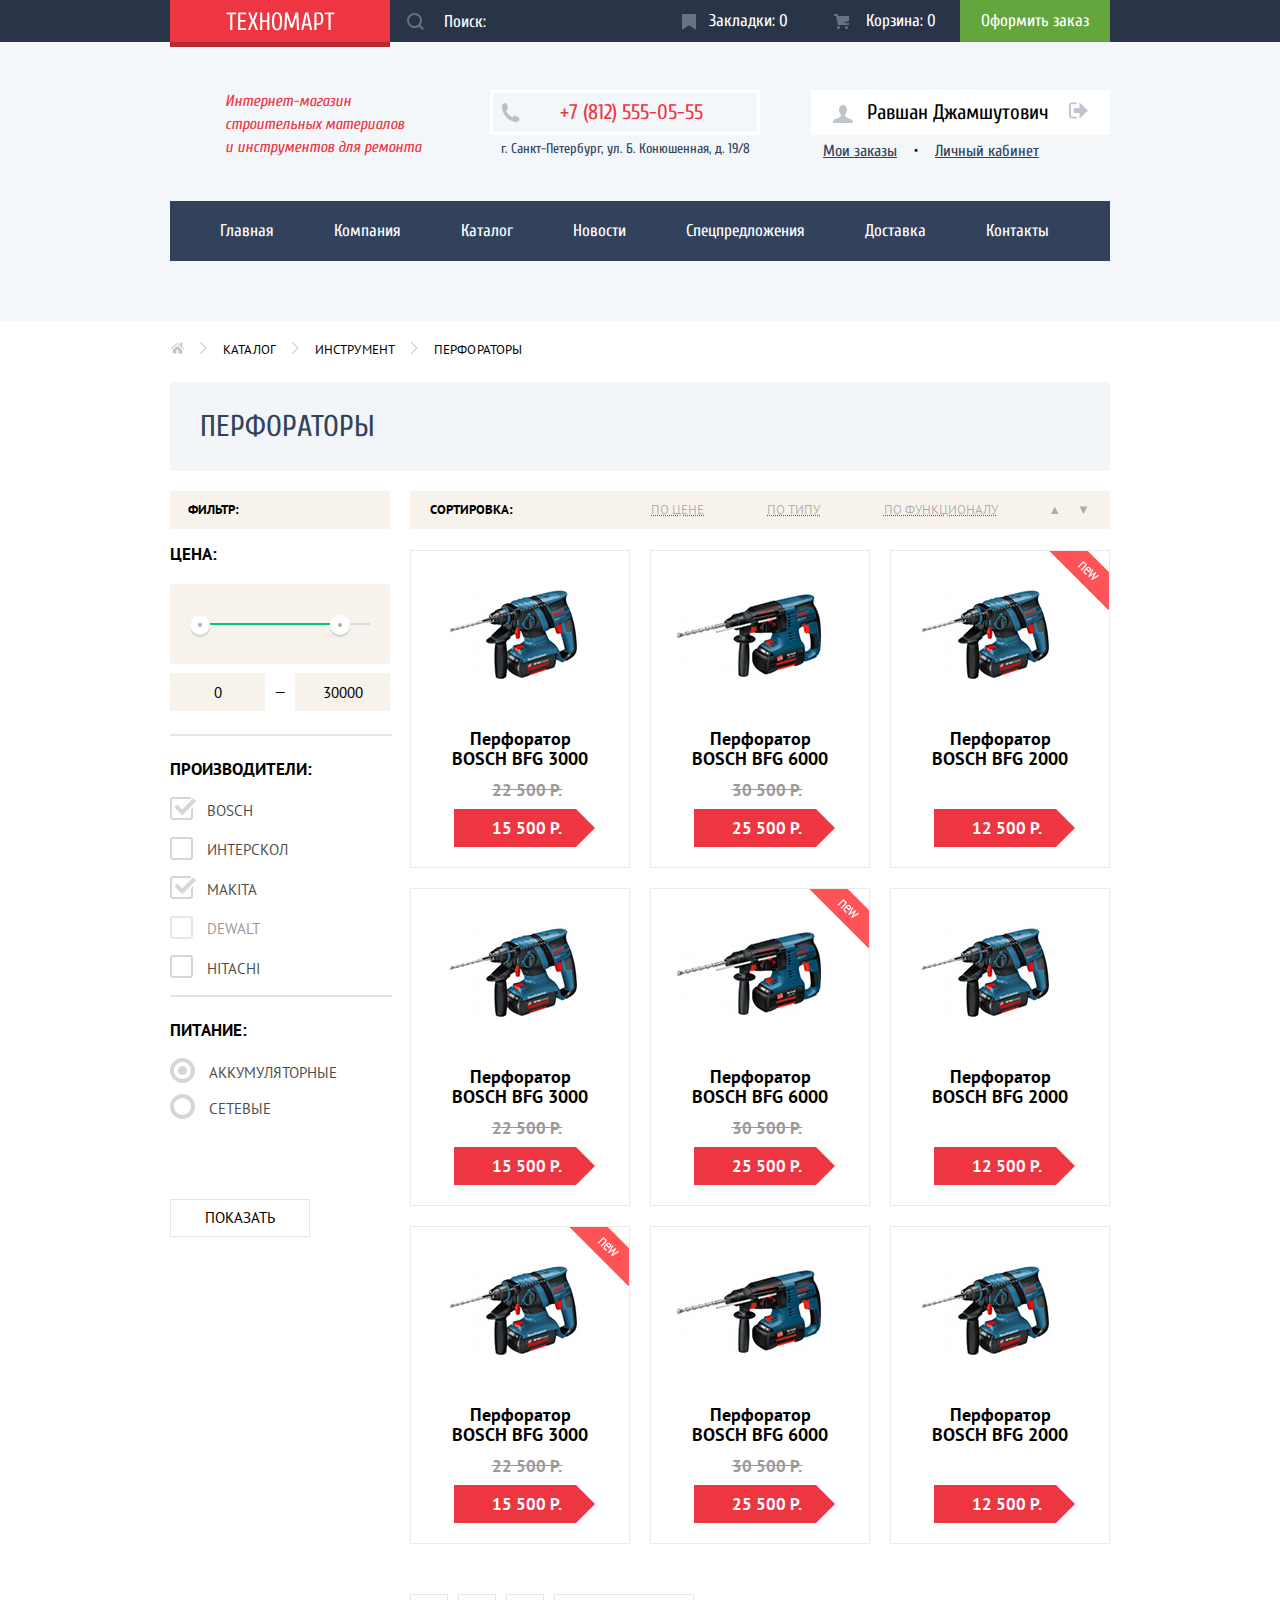
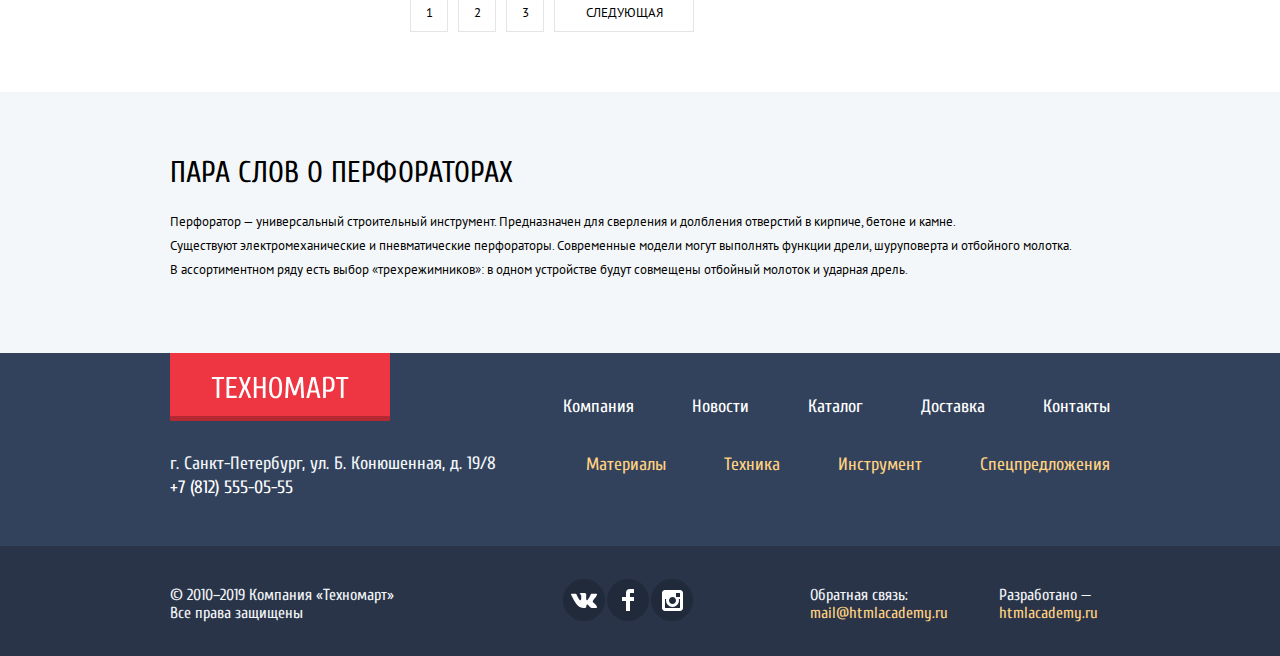
==== catalog.html @ 453fe39c "Д19. Вёрстка проходит тест на переполнение контентом. - исправила" ====
<!DOCTYPE html>
<html lang="ru">

<head>
  <meta charset="utf-8">
  <title>HTML Academy: Техномарт</title>
  <link href="https://fonts.googleapis.com/css?family=Cuprum:300,400,400i,700&display=swap&subset=cyrillic"
    rel="stylesheet">
  <link href="https://fonts.googleapis.com/css?family=PT+Sans:300,400,400i,700&display=swap&subset=cyrillic"
    rel="stylesheet">
  <link href="css/normalize.css" rel="stylesheet">
  <link href="css/style.css" rel="stylesheet">
</head>

<body>
  <header class="inline-list header-container">
    <div class="purchase-nav-container">
      <div class="purchase-nav white-links">
        <div class="logo logo-nav">
          <a href="index.html">
            <img src="img/logo.svg" width="109" height="19" alt="Логотип интернет-магазина Техномарт">
          </a>
        </div>
        <form class="search-form" action="https://echo.htmlacademy.ru" method="get">
          <input class="search" type="search" name="search" id="search" placeholder="Поиск:" aria-label="Поиск">
          <span class="search-icon"></span>
        </form>
        <a class="purchase-nav-link bookmarks" href="#">Закладки: 0</a>
        <a class="purchase-nav-link cart" href="#">Корзина: 0</a>
        <a class="make-order-button" href="#">Оформить заказ</a>
      </div>
    </div>
    <div class="contacts-nav">
      <h1>
        Интернет-магазин
        строительных материалов
        и&nbsp;инструментов для ремонта
      </h1>
      <div>
        <a href="tel:+78125550555" class="contacts-nav-tel">+7 (812) 555-05-55</a>
        <p class="contacts-nav-adress">г. Санкт-Петербург, ул. Б. Конюшенная, д. 19/8</p>
      </div>
      <div>
        <div class="contacts-nav-button logged-user">
          <a class="username" href="https://htmlacademy.ru/profile/id1352727">Равшан Джамшутович</a>
          <a href="logout.html"><img src="img/icon-logout.svg" width="20" height="17" alt="Выход"></a>
        </div>
        <div class="contacts-nav-cabinet">
          <a href="#">Мои заказы</a>
          <span>&bull;</span>
          <a href="#">Личный кабинет</a>
        </div>
      </div>
    </div>
    <nav class="main-navigation">
      <a href="index.html">Главная</a>
      <a href="#">Компания</a>
      <a href="catalog.html">Каталог</a>
      <a href="#">Новости</a>
      <a href="#">Спецпредложения</a>
      <a href="#">Доставка</a>
      <a href="#">Контакты</a>
    </nav>
  </header>
  <main class="catalog-main">
    <ul class="bread-crumbs inline-list">
      <li><a href="index.html"><img src="img/icon-home.svg" width="14" height="12" alt="Домой"></a></li>
      <li><a href="#">Каталог</a></li>
      <li><a href="#">Инструмент</a></li>
      <li>Перфораторы</li>
    </ul>
    <h2 class="catalog-item-header">Перфораторы</h2>
    <div class="catalog-container">
      <section class="filter">
        <h3>Фильтр:</h3>
        <form class="filter-form" action="https://echo.htmlacademy.ru" method="get">
          <fieldset class="filter-item">
            <legend>Цена:</legend>
            <div class="range-filter">
              <div class="range-controls">
                <div class="scale">
                  <div class="bar"></div>
                </div>
                <div class="toggle"></div>
                <div class="toggle toggle-max"></div>
              </div>
              <div class="price-controls">
                <label><input name="min-price" type="number" value="0"></label>
                <span>—</span>
                <label><input name="max-price" type="number" value="30000"></label>
              </div>
            </div>
          </fieldset>
          <hr class="divider">
          <fieldset class="filter-manufacturer">
            <legend>Производители:</legend>
            <ul class="aligned-filter checkbox-filter-height">
              <li>
                <input class="filter-checkbox" type="checkbox" name="Bosch" id="Bosch" checked>
                <label for="Bosch">Bosch</label>
              </li>
              <li>
                <input class="filter-checkbox" type="checkbox" name="interskol" id="interskol">
                <label for="interskol">Интерскол</label>
              </li>
              <li>
                <input class="filter-checkbox" type="checkbox" name="makita" id="makita" checked>
                <label for="makita">Makita</label>
              </li>
              <li>
                <input class="filter-checkbox" type="checkbox" name="dewalt" id="dewalt" disabled>
                <label for="dewalt">Dewalt</label>
              </li>
              <li>
                <input class="filter-checkbox" type="checkbox" name="hitachi" id="hitachi">
                <label for="hitachi">Hitachi</label>
              </li>
            </ul>
          </fieldset>
          <hr class="divider">
          <fieldset class="filter-power">
            <legend>Питание:</legend>
            <ul class="aligned-filter radio-filter-height">
              <li>
                <input class="filter-radio" type="radio" name="power" value="battery" id="battery" checked>
                <label for="battery">Аккумуляторные</label>
              </li>
              <li>
                <input class="filter-radio" type="radio" name="power" value="network" id="network">
                <label for="network">Сетевые</label>
              </li>
            </ul>
          </fieldset>
          <button type="submit">Показать</button>
        </form>
      </section>

      <section>
        <h2 class="visually-hidden">Список товаров</h2>
        <div class="sort">
          <h3>Сортировка:</h3>
          <ul class="inline-list">
            <li><a href="#">По цене</a></li>
            <li><a href="#">По типу</a></li>
            <li><a href="#">По функционалу</a></li>
            <li>
              <a href="#">▲</a>
              <a href="#">▼</a>
            </li>
          </ul>
        </div>
        <ul class="catalog-items">
          <li class="catalog-items-card">
            <div class="flag visually-hidden"></div>
            <div class="actions">
              <a href="#" class="buy">Купить</a>
              <a href="#" class="bookmark">В закладки</a>
            </div>
            <img src="img/bosch_bfg_3000.jpg" width="218" height="170" alt="Перфоратор Bosch">
            <a href="#">
              <h3>Перфоратор BOSCH BFG 3000</h3>
            </a>
            <div class="arrow" data-cost="22 500 Р.">15 500 Р.</div>
          </li>
          <li class="catalog-items-card">
            <div class="flag visually-hidden"></div>
            <div class="actions">
              <a href="#" class="buy">Купить</a>
              <a href="#" class="bookmark">В закладки</a>
            </div>
            <img src="img/bosch_bfg_6000.jpg" width="218" height="170" alt="Перфоратор Bosch">
            <a href="#">
              <h3>Перфоратор BOSCH BFG 6000</h3>
            </a>
            <div class="arrow" data-cost="30 500 Р.">25 500 Р.</div>
          </li>
          <li class="catalog-items-card">
            <div class="flag"></div>
            <div class="actions">
              <a href="#" class="buy">Купить</a>
              <a href="#" class="bookmark">В закладки</a>
            </div>
            <img src="img/bosch_bfg_2000.jpg" width="218" height="170" alt="Перфоратор Bosch">
            <a href="#">
              <h3>Перфоратор BOSCH BFG 2000</h3>
            </a>
            <div class="arrow" data-cost="">12 500 Р.</div>
          </li>
          <li class="catalog-items-card">
            <div class="flag visually-hidden"></div>
            <div class="actions">
              <a href="#" class="buy">Купить</a>
              <a href="#" class="bookmark">В закладки</a>
            </div>
            <img src="img/bosch_bfg_3000.jpg" width="218" height="170" alt="Перфоратор Bosch">
            <a href="#">
              <h3>Перфоратор BOSCH BFG 3000</h3>
            </a>
            <div class="arrow" data-cost="22 500 Р.">15 500 Р.</div>
          </li>
          <li class="catalog-items-card">
            <div class="flag"></div>
            <div class="actions">
              <a href="#" class="buy">Купить</a>
              <a href="#" class="bookmark">В закладки</a>
            </div>
            <img src="img/bosch_bfg_6000.jpg" width="218" height="170" alt="Перфоратор Bosch">
            <a href="#">
              <h3>Перфоратор BOSCH BFG 6000</h3>
            </a>
            <div class="arrow" data-cost="30 500 Р.">25 500 Р.</div>
          </li>
          <li class="catalog-items-card">
            <div class="flag visually-hidden"></div>
            <div class="actions">
              <a href="#" class="buy">Купить</a>
              <a href="#" class="bookmark">В закладки</a>
            </div>
            <img src="img/bosch_bfg_2000.jpg" width="218" height="170" alt="Перфоратор Bosch">
            <a href="#">
              <h3>Перфоратор BOSCH BFG 2000</h3>
            </a>
            <div class="arrow" data-cost="">12 500 Р.</div>
          </li>
          <li class="catalog-items-card">
            <div class="flag"></div>
            <div class="actions">
              <a href="#" class="buy">Купить</a>
              <a href="#" class="bookmark">В закладки</a>
            </div>
            <img src="img/bosch_bfg_3000.jpg" width="218" height="170" alt="Перфоратор Bosch">
            <a href="#">
              <h3>Перфоратор BOSCH BFG 3000</h3>
            </a>
            <div class="arrow" data-cost="22 500 Р.">15 500 Р.</div>
          </li>
          <li class="catalog-items-card">
            <div class="flag visually-hidden"></div>
            <div class="actions">
              <a href="#" class="buy">Купить</a>
              <a href="#" class="bookmark">В закладки</a>
            </div>
            <img src="img/bosch_bfg_6000.jpg" width="218" height="170" alt="Перфоратор Bosch">
            <a href="#">
              <h3>Перфоратор BOSCH BFG 6000</h3>
            </a>
            <div class="arrow" data-cost="30 500 Р.">25 500 Р.</div>
          </li>
          <li class="catalog-items-card">
            <div class="flag visually-hidden"></div>
            <img src="img/bosch_bfg_2000.jpg" width="218" height="170" alt="Перфоратор Bosch">
            <div class="actions">
              <a href="#" class="buy">Купить</a>
              <a href="#" class="bookmark">В закладки</a>
            </div>
            <a href="#">
              <h3>Перфоратор BOSCH BFG 2000</h3>
            </a>
            <div class="arrow" data-cost="">12 500 Р.</div>
          </li>
        </ul>
        <div class="paging">
          <a href="#">1</a>
          <a href="#">2</a>
          <a href="#">3</a>
          <a class="next-button" href="#">Следующая</a>
        </div>
      </section>
    </div>
    <section class="about-perforator">
      <h2 class="visually-hidden">Пара слов о перфораторах</h2>
      <div class="about-perforator-container">
        <h3>Пара слов о перфораторах</h3>
        <p>
          Перфоратор — универсальный строительный инструмент. Предназначен для сверления и долбления отверстий в
          кирпиче,
          бетоне и камне.<br>
          Существуют электромеханические и пневматические перфораторы. Современные модели могут выполнять функции дрели,
          шуруповерта и отбойного молотка.
          В ассортиментном ряду есть выбор «трехрежимников»: в одном устройстве будут совмещены отбойный молоток и
          ударная
          дрель.
        </p>
      </div>
    </section>
  </main>
  <footer>
    <div class="footer-nav inline-list">
      <div class="footer-container">
        <div class="footer-nav-flex">
          <a href="index.html">
            <div class="logo logo-footer">
              <img src="img/logo-footer.svg" width="138" height="23" alt="Логотип интернет-магазина Техномарт">
            </div>
          </a>
          <nav class="footer-nav-first">
            <a href="#">Компания</a>
            <a href="#">Новости</a>
            <a href="catalog.html">Каталог</a>
            <a href="#">Доставка</a>
            <a href="#">Контакты</a>
          </nav>
        </div>
        <div class="footer-nav-flex">
          <div class="footer-nav-adress">
            <p>
              г. Санкт-Петербург, ул. Б. Конюшенная, д. 19/8
              <a class="footer-nav-phone" href="tel:+78125550555">+7 (812) 555-05-55</a>
            </p>
          </div>
          <nav class="footer-nav-second">
            <a href="#">Материалы</a>
            <a href="#">Техника</a>
            <a href="#">Инструмент</a>
            <a href="#">Спецпредложения</a>
          </nav>
        </div>
      </div>
    </div>
    <div class="footer-bottom-nav white-links">
      <div class="footer-nav-flex">
        <p>
          © 2010–2019 Компания «Техномарт»
          Все права защищены
        </p>
        <ul class="social-button-ul">
          <li>
            <a class="social-button" href="#">
              <img src="img/icon-vk.svg" width="26" height="15" alt="Вконтакте">
            </a>
          </li>
          <li>
            <a class="social-button" href="#">
              <img src="img/icon-fb.svg" width="12" height="22" alt="Фейсбук">
            </a>
          </li>
          <li>
            <a class="social-button" href="#">
              <img src="img/icon-insta.svg" width="21" height="21" alt="Инстаграм">
            </a>
          </li>
        </ul>
        <div class="footer-bottom-nav-develop">
          <p>
            Обратная связь:
            <a href="mailto:mail@htmlacademy.ru">mail@htmlacademy.ru</a>
          </p>
          <p>
            Разработано —
            <a href="https://htmlacademy.ru/intensive/htmlcss">htmlacademy.ru</a>
          </p>
        </div>
      </div>
    </div>
  </footer>
  <!-- Всплывающее окно Товар добавлен в корзину -->
  <div id="item-in-cart" class="feedback-on-top visually-hidden">
    <div class="universal-modal">
      <button type="button" class="modal-close">Закрыть</button>
      <div class="order-in-cart">
        <span class="order-in-cart-img"></span>
        <h3>Товар добавлен в корзину!</h3>
      </div>
      <div class="shopping-buttons">
        <a class="red-button buy-order-button" href="#">Оформить заказ</a>
        <button class="shopping-continue" type="button">Продолжить покупки</button>
      </div>
    </div>
  </div>
  <script src="js/min-script.js"></script>
</body>

</html>
---- css/style.css ----
body {
  margin: 0;
  padding: 0;
  font-family: "Cuprum", Arial, sans-serif;
  font-size: 13px;
  line-height: 24px;
  font-weight: normal;
  color: black;
  background-color: white;
  min-width: 960px;
}

*,
*::before,
*::after {
  box-sizing: border-box;
}

a {
  text-decoration: none;
}

.header-container {
  background-color: #f4f7f9;
  display: flex;
  flex-direction: column;
  align-items: center;
  justify-content: space-between;
  min-height: 320px;
}

.visually-hidden {
  display: none;
  position: absolute;
  width: 1px;
  height: 1px;
  margin: -1px;
  border: 0;
  padding: 0;
  clip: rect(0 0 0 0);
  overflow: hidden;
}

.index-main {
  margin-top: 59px;
}

.catalog-main {
  margin-top: 20px;
}

.purchase-nav-container {
  background-color: #293449;
  color: white;
  font-size: 17px;
  line-height: 42px;
  width: 100%;
  margin-bottom: 48px;
}

.purchase-nav {
  width: 940px;
  min-height: 42px;
  display: flex;
  flex-wrap: wrap;
  justify-content: space-between;
  margin: auto;
}

.purchase-nav-link:hover::before {
  opacity: 100%;
}

.purchase-nav-link:active {
  opacity: 50%;
}

.bookmarks,
.cart {
  text-align: center;
  width: 150px;
}

.bookmarks::before {
  width: 14px;
  height: 16px;
  opacity: 30%;
  margin-right: 13px;
  display: inline-block;
  vertical-align: middle;
  background-image: url(../img/icon-bookmark.svg);
  content: "";
}

.cart::before {
  width: 15px;
  height: 15px;
  opacity: 30%;
  margin-right: 17px;
  display: inline-block;
  vertical-align: middle;
  background-image: url(../img/icon-cart.svg);
  content: "";
}

.search-form {
  display: flex;
  flex-direction: row-reverse;
  align-items: center;
  margin-left: 220px;
  width: 270px;
  height: 42px;
}

.logo {
  width: 220px;
  display: flex;
  align-items: center;
  justify-content: center;
  background-color: #ee3643;
  box-shadow: inset 0px -5px 0 0 rgba(0, 0, 0, 0.24);
}

.logo-nav {
  height: 47px;
  padding-top: 5px;
  position: absolute;
}

.logo-footer {
  height: 68px;
  position: absolute;
  top: 0px;
  left: 0px;
}

.logo:hover,
.company-info-button-feedback:hover,
.red-button:hover {
  background-color: #ca2c37;
  cursor: pointer;
}

.logo:active,
.company-info-button-feedback:active,
.red-button:active {
  background-color: #ba2732;
}

.make-order-button {
  background-color: #63a63e;
  text-align: center;
  width: 150px;
  height: 42px;
}

.make-order-button:hover {
  background-color: #5fbb2d;
}

.make-order-button:active {
  background-color: #518534;
}

.make-order-button a:active {
  opacity: 50%;
}

.contacts-nav {
  color: black;
  width: 940px;
  min-height: 70px;
  display: flex;
  justify-content: space-between;
  margin-bottom: 40px;
}

.contacts-nav h1 {
  color: #ee3643;
  font-size: 16px;
  line-height: 23px;
  margin: 0px;
  margin-left: 55px;
  margin-right: 68px;
  max-width: 198px;
  min-height: 60px;
  font-family: "Cuprum", Arial, sans-serif;
  font-style: italic;
  font-weight: 400;
}

.contacts-nav-tel {
  color: #ee3643;
  margin-bottom: 2px;
  font-size: 21px;
  line-height: 45px;
  width: 270px;
  height: 45px;
  border: solid 3px #ffffff;
  display: flex;
  align-items: center;
  box-sizing: border-box;
}

.contacts-nav-tel::before {
  width: 19px;
  height: 19px;
  margin-right: 40px;
  margin-left: 8px;
  background-image: url(../img/icon-phone.svg);
  content: "";
}

.contacts-nav-adress {
  color: #32425c;
  font-size: 14px;
  text-align: center;
  margin: 0px;
  max-width: 270px;
}

.contacts-nav-button {
  background-color: #ffffff;
  display: flex;
  justify-content: center;
  box-sizing: border-box;
  line-height: 45px;
  color: black;
  font-size: 21px;
}

.logged-user {
  width: 299px;
  min-height: 45px;
  padding-left: 10px;
  padding-right: 10px;
  margin-left: 51px;
  cursor: pointer;
}

.logged-user img {
  opacity: 30%;
}

.login-back {
  width: 121px;
  height: 45px;
  margin-left: 70px;
  padding-left: 10px;
  padding-right: 24px;
}

.login-back-icon::before {
  width: 20px;
  height: 17px;
  margin-right: 14px;
  opacity: 30%;
  display: inline-block;
  vertical-align: middle;
  background-image: url(../img/icon-login.svg);
  content: "";
}

.login-back:hover,
.register-back:hover {
  color: #ee3643;
}

.login-back:active,
.register-back:active {
  color: black;
  opacity: 30%;
}

.register-back {
  width: 150px;
  height: 45px;
  margin-left: 10px;
}

.contacts-nav-cabinet {
  font-size: 16px;
  line-height: 18px;
  margin-top: 7px;
  margin-left: 50px;
}

.contacts-nav-cabinet a {
  text-decoration: underline;
  color: #32425c;
  margin-right: 13px;
  margin-left: 13px;
}

.contacts-nav-button:hover img,
.contacts-nav-button:hover .username::before,
.contacts-nav-button:hover .login-back-icon::before {
  opacity: 100%;
}

.contacts-nav-cabinet a:hover,
.contacts-nav-button:hover a,
.footer-bottom-nav a:hover {
  color: #ee3643;
}

.contacts-nav-button a:active {
  color: black;
  opacity: 30%;
}

.contacts-nav-cabinet a:active {
  color: #32425c;
  opacity: 30%;
}

.contacts-nav-button a {
  color: black;
}

.contacts-nav-button a:active {
  opacity: 30%;
}

.bread-crumbs {
  color: black;
  width: 940px;
  margin: auto;
  margin-bottom: 23px;
  padding: 0px;
  font-size: 13px;
  line-height: 18px;
  text-transform: uppercase;
  font-family: "PT Sans", Arial, sans-serif;
  font-weight: 400;
  letter-spacing: 0.1px;
}

.bread-crumbs a {
  color: black;
}

.bread-crumbs a:active {
  color: black;
}

.bread-crumbs li:not(:last-child)::after {
  width: 10px;
  height: 10px;
  margin-left: 15px;
  margin-right: 13px;
  content: url(../img/icon-right-small.svg);
}

.main-navigation {
  font-size: 17px;
  color: #ffffff;
  background-color: #32425c;
  width: 940px;
  min-height: 60px;
  margin-bottom: 60px;
  line-height: 60px;
  padding-left: 20px;
  padding-right: 20px;
  display: flex;
  flex-wrap: wrap;
  justify-content: space-between;
}

.main-navigation a {
  box-sizing: border-box;
  padding-left: 30px;
  padding-right: 30px;
  color: white;
}

nav.main-navigation a:last-child {
  margin-right: auto;
}

.main-navigation a:hover {
  background-color: #243147;
}

.main-navigation a:active {
  background-color: #1d2739;
}

.white-links a {
  color: white;
}

.main-navigation a:active {
  opacity: 50%;
}

.company-info {
  display: flex;
  min-height: 535px;
  width: 940px;
  margin: auto;
  padding-top: 75px;
  justify-content: space-between;
}

.about-company-info {
  display: flex;
  flex-direction: column;
  max-width: 519px;
  min-height: 460px;
}

.about-company-info p:nth-child(2) {
  max-width: 519px;
}

.about-company-info p:nth-child(3) {
  max-width: 386px;
}

.contacts-company-info {
  display: flex;
  flex-direction: column;
  max-width: 300px;
  min-height: 460px;
}

.company-info p {
  font-size: 13px;
  line-height: 24px;
  font-family: "PT Sans", Arial, sans-serif;
  margin: 0px;
  margin-top: 25px;
}

.company-info h3 {
  font-weight: normal;
  font-stretch: normal;
  font-style: normal;
  line-height: 1;
  letter-spacing: normal;
  font-size: 30px;
  line-height: 30px;
  text-transform: uppercase;
  margin: 0px;
}

.company-info ul {
  font-size: 18px;
  line-height: 20px;
  padding: 0px;
  margin-bottom: 15px;
  margin-top: 25px;
  list-style: none;
}

.company-info li {
  margin-bottom: 20px;
}

.company-info li::before {
  display: inline-block;
  vertical-align: middle;
  width: 25px;
  height: 2px;
  content: "";
  background-color: #ee3643;
  margin-right: 11px;
}

.company-info-button-details {
  width: 220px;
  height: 38px;
}

.company-info-button-feedback {
  font-size: 14px;
  line-height: 18px;
  width: 300px;
  height: 38px;
  background-color: #ee3643;
  text-transform: uppercase;
  border: none;
  color: white;
}

.promo-block-slider-button {
  width: 195px;
  height: 38px;
  position: absolute;
  left: 25px;
  bottom: 22px;
}

.red-button {
  font-size: 14px;
  line-height: 18px;
  text-align: center;
  background-color: #ee3643;
  text-transform: uppercase;
  display: flex;
  justify-content: center;
  color: white;
  padding: 10px;
  cursor: pointer;
}

.buy-order-button,
.shopping-continue {
  width: 220px;
  height: 38px;
  cursor: pointer;
}

.shopping-continue {
  background-color: #ffffff;
  line-height: 18px;
  color: black;
  font-size: 14px;
  text-transform: uppercase;
  border: none;
}

.popular-items-button {
  width: 253px;
  height: 38px;
  position: absolute;
  right: 24px;
  top: 25px;
}

.footer-container {
  display: flex;
  flex-direction: column;
  width: 940px;
  margin: auto;
  padding: 0px;
  min-height: 193px;
}

.footer-nav-flex {
  display: flex;
  justify-content: space-between;
  flex-wrap: wrap;
  width: 940px;
  margin: auto;
  padding: 0px;
  align-items: center;
  margin-top: 0px;
  position: relative;
}

.footer-nav-adress {
  display: flex;
  flex-direction: column;
  padding: 0px;
  padding-bottom: 15px;
  width: 330px;
  min-height: 40px;
}

.footer-nav-flex a {
  color: white;
}

.footer-nav {
  background-color: #32425c;
  color: #f1f5f7;
  font-size: 18px;
  line-height: 24px;
  min-height: 193px;
}

.footer-nav a:hover {
  color: #f1f5f7;
  text-decoration: underline;
}

.footer-nav a:active {
  opacity: 50%;
  text-decoration: none;
}

.footer-nav-phone {
  color: #f1f5f7;
}

.inline-list li {
  display: inline;
}

.footer-nav-first {
  display: flex;
  width: 547px;
  flex-wrap: wrap;
  justify-content: space-between;
  min-height: 68px;
  padding-top: 42px;
}

.footer-nav-second {
  display: flex;
  width: 524px;
  flex-wrap: wrap;
  justify-content: space-between;
  min-height: 40px;
  align-items: flex-start;
  padding-bottom: 38px;
}

.footer-bottom-nav-develop {
  width: 300px;
  display: flex;
  padding-right: 15px;
  justify-content: space-between;
}

.footer-nav-second a,
.footer-bottom-nav-develop a {
  color: #ffd180;
}

.footer-nav-second a:hover {
  text-decoration: underline;
  color: #ffd180;
}

.footer-bottom-nav p {
  line-height: 18px;
  max-width: 228px;
  margin-top: 5px;
}

.footer-bottom-nav-develop p:nth-child(1) {
  max-width: 135px;
}

.footer-bottom-nav-develop p:nth-child(2) {
  max-width: 96px;
}

.footer-bottom-nav-develop a:hover {
  text-decoration: underline;
  color: #ffd180;
}

.footer-bottom-nav-develop a:active {
  text-decoration: none;
  color: #ee3643;
}

.footer-nav-second a:active {
  text-decoration: none;
  color: #ffd180;
}

.footer-bottom-nav {
  background-color: #293449;
  font-size: 16px;
  line-height: 28px;
  color: #f1f5f7;
  min-height: 107px;
  padding-top: 16px;
}

.catalog-item-header {
  background-color: #f2f6f8;
  width: 940px;
  height: 89px;
  margin: auto;
  color: #32425c;
  text-transform: uppercase;
  padding: 30px;
  font-size: 30px;
  line-height: 30px;
  margin-bottom: 20px;
  font-weight: 300;
  letter-spacing: 0.1px;
}

.catalog-container {
  display: flex;
  width: 940px;
  margin: auto;
}

.filter {
  display: flex;
  flex-direction: column;
  color: black;
  text-transform: uppercase;
  font-size: 15px;
  line-height: 20px;
  font-family: "PT Sans", Arial, sans-serif;
  width: 220px;
  margin-right: 20px;
}

.filter-form {
  display: flex;
  flex-direction: column;
  justify-content: space-between;
}

.filter ul {
  margin: 0px;
  padding: 0px;
  list-style: none;
}

.divider {
  width: 220px;
  height: 0px;
  color: #e5e5e5;
  border: 1px solid #e5e5e5;
  margin: 0px;
  margin-bottom: 18px;
}

.filter h3 {
  font-size: 13px;
  line-height: 38px;
  height: 38px;
  margin: 0px;
  padding-left: 18px;
  vertical-align: middle;
  background-color: #f7f3ec;
  margin-bottom: 10px;
}

.filter fieldset {
  padding: 0px;
  margin: 0px;
  border: none;
}

.filter legend {
  font-size: 17px;
  line-height: 30px;
  font-weight: bold;
}

.filter-form .filter-manufacturer {
  margin-bottom: 13px;
}

.filter-manufacturer legend {
  margin-bottom: 13px;
}

.filter-power legend {
  margin-bottom: 13px;
}

.filter button {
  width: 140px;
  height: 38px;
  border: solid 1px #e5e5e5;
  background-color: #ffffff;
  color: black;
  text-transform: uppercase;
  font-size: 15px;
  line-height: 20px;
  font-family: "PT Sans", Arial, sans-serif;
  cursor: pointer;
  margin-top: 75px;
}

.catalog-items {
  font-family: "PT Sans", Arial, sans-serif;
  display: flex;
  justify-content: space-between;
  padding: 0px;
  margin: 0px;
  flex-wrap: wrap;
  position: relative;
}

.catalog-container .catalog-items {
  width: 700px;
}

.catalog-items h3 {
  color: black;
  font-size: 18px;
  line-height: 20px;
  font-weight: bold;
  max-width: 160px;
  margin: 0px;
  margin-bottom: 15px;
}

.catalog-items span {
  color: white;
  font-size: 17px;
  line-height: 18px;
  font-weight: bold;
  background-color: #ba2732;
}

.catalog-items li {
  min-height: 318px;
  max-width: 220px;
  display: flex;
  align-items: center;
  flex-direction: column;
  justify-content: space-between;
  border: solid 1px #eaeaea;
  text-align: center;
  margin-bottom: 20px;
  position: relative;
}

.promo {
  display: flex;
  width: 940px;
  min-height: 339px;
  margin: auto;
  flex-direction: column;
  margin-bottom: 33px;
  justify-content: space-between;
}

.promo h3,
.promo a {
  margin: 0px;
}

.promo-container-top {
  display: flex;
  min-height: 123px;
  justify-content: space-between;
  flex-wrap: wrap;
}

.promo-container-bottom {
  display: flex;
  flex-wrap: wrap;
  min-height: 266px;
  justify-content: space-between;
}

.promo-container-bottom-right {
  margin: 0px;
  display: flex;
  flex-direction: column;
  justify-content: space-between;
}

.promo-block {
  width: 300px;
  height: 123px;
  color: white;
  position: relative;
  margin-bottom: 20px;
  padding-left: 23px;
  padding-top: 24px;
  padding-right: 30px;
}

.promo-block h3 {
  font-size: 24px;
  margin: 0px;
}

.promo-block img {
  position: absolute;
  display: block;
  top: 30px;
  right: 30px;
}

.promo-block a {
  font-size: 14px;
  line-height: 18px;
  text-transform: uppercase;
  width: 135px;
  height: 38px;
  background-color: rgba(0, 0, 0, 0.1);
  display: flex;
  justify-content: center;
  align-items: center;
  color: white;
  border-radius: 2px;
  margin-top: 16px;
}

.promo-block a:hover {
  background-color: rgba(0, 0, 0, 0.2);
}

.promo-block a:active {
  background-color: rgba(0, 0, 0, 0.3);
}

.promo-block-stuff {
  background: no-repeat;
  background-image: url(../img/basket.svg);
  background-position: 212px 30px;
  background-color: #ffbf47;
}

.promo-block-tool {
  background: no-repeat;
  background-image: url(../img/drill.svg);
  background-size: 75px 61px;
  background-position: 196px 32px;
  background-color: #3bbce3;
}

.promo-block-equipment {
  background: no-repeat;
  background-image: url(../img/tractor.svg);
  background-size: 78px 62px;
  background-position: 190px 30px;
  background-color: #dc91d8;
}

.promo-block-sale {
  background: no-repeat;
  background-image: url(../img/truck.svg);
  background-size: 59px 72px;
  background-position: 195px 25px;
  background-color: #8ed78f;
}

.promo-block-delivery {
  background: no-repeat;
  background-image: url(../img/car.svg);
  background-size: 78px 63px;
  background-position: 190px 30px;
  background-color: #ffc047;
}

.popular-items {
  width: 940px;
  display: flex;
  margin-left: auto;
  margin-right: auto;
  flex-direction: column;
  position: relative;
}

.popular-items h2 {
  width: 940px;
  height: 89px;
  background-color: #f9f5f0;
  color: #32425c;
  font-size: 30px;
  line-height: 30px;
  text-transform: uppercase;
  padding: 30px;
  margin: 0px;
  margin-bottom: 21px;
  font-weight: 300;
}

.popular-items-logo {
  display: flex;
  min-height: 310px;
  justify-content: space-between;
  align-content: space-between;
  padding: 0px;
  margin: 0px;
  margin-bottom: 65px;
  flex-wrap: wrap;
}

.popular-items-logo li {
  width: 220px;
  height: 145px;
  background-color: #ffffff;
  list-style: none;
  border: solid 1px #e5e5e5;
  margin-bottom: 20px;
}

.popular-items-logo a {
  width: inherit;
  height: inherit;
  display: flex;
  justify-content: center;
  flex-direction: column;
  align-items: center;
}

.popular-items-logo li:hover {
  box-shadow: 0px 10px 25px 0 rgba(41, 52, 73, 0.5);
}

.popular-items-logo li:active {
  box-shadow: 0px 4px 10px 0 rgba(41, 52, 73, 0.5);
  opacity: 10%;
}

.search {
  background-color: #293449;
  border: none;
  color: #ffffff;
  width: 220px;
  height: 42px;
  outline: none;
}

.search:focus {
  background-color: white;
  color: black;
}

.search:focus + .search-icon {
  background-color: white;
  background-image: url(../img/icon-search-red.png);
  opacity: 100%;
}

.search::placeholder {
  color: #ffffff;
}

.search-icon {
  width: 52px;
  height: 42px;
  opacity: 30%;
  background-image: url(../img/icon-search.svg);
  background-repeat: no-repeat;
  background-position: center;
}

.purchase-nav form:hover::before {
  opacity: 100%;
}

.purchase-nav form:active::before {
  opacity: 30%;
}

.service {
  background-color: #f4f7f9;
  font-size: 13px;
  line-height: 24px;
  color: black;
  font-family: "PT Sans", Arial, sans-serif;
}

.service-container {
  min-height: 522px;
  width: 940px;
  margin: auto;
  display: flex;
  flex-direction: column;
  justify-content: space-between;
}

.service-main {
  min-height: 96px;
  margin-top: 65px;
}

.service-main h3 {
  font-size: 30px;
  margin: 0px;
  font-family: "Cuprum", Arial, sans-serif;
  text-transform: uppercase;
  font-weight: 300;
}

.service-main p {
  margin-top: 28px;
  max-width: 400px;
}

.service-items {
  min-height: 330px;
  display: flex;
  padding-top: 45px;
  position: relative;
}

.service-divider {
  position: absolute;
  left: 230px;
  top: 0px;
  background-image: url(../img/divider.png);
  width: 10px;
  height: 279px;
}

.service-menu {
  width: 240px;
  min-height: 183px;
  padding: 0px;
  margin: 0px;
  margin-bottom: 20px;
}

.service-menu button {
  width: 240px;
  height: 61px;
  background-color: #32425c;
  color: white;
  font-size: 21px;
  line-height: 30px;
  letter-spacing: normal;
  text-align: left;
  font-family: "Cuprum", Arial, sans-serif;
  padding-left: 22px;
  box-shadow: 0 1px 0px 0 #405069;
  border: 1px solid #293449;
  cursor: pointer;
  outline: none;
  font-weight: bold;
  font-stretch: normal;
  font-style: normal;
}

.service-menu .service-item-active {
  background-color: white;
  color: #32425c;
  box-shadow: none;
  border: none;
}

.delivery-service p {
  max-width: 275px;
}

.guarantee-service p {
  max-width: 378px;
}

.credit-service p {
  max-width: 279px;
}

.description-service {
  margin-left: 80px;
  position: relative;
  z-index: 1;
}

.description-service h3 {
  font-size: 36px;
  line-height: 36px;
  margin: 0px;
  font-family: "Cuprum", Arial, sans-serif;
  text-transform: uppercase;
  font-weight: 300;
}

.description-service p {
  margin-top: 23px;
}

.img-service {
  position: absolute;
  right: 0px;
  bottom: 0px;
  z-index: 0;
}

.credit-service-button {
  border: none;
  width: 195px;
  height: 38px;
  margin-left: 80px;
  margin-top: 31px;
  border-radius: 2px;
}

.sort {
  display: flex;
  align-items: center;
  margin: auto;
  color: black;
  text-transform: uppercase;
  font-size: 13px;
  line-height: 18px;
  font-family: "PT Sans", Arial, sans-serif;
  width: 700px;
  min-height: 38px;
  background-color: #f7f3ec;
  margin-bottom: 21px;
}

.sort h3 {
  font-size: 13px;
  line-height: 18px;
  margin: 0px;
  margin-left: 20px;
  margin-right: 125px;
}

.sort ul {
  display: flex;
  flex-wrap: wrap;
  justify-content: space-between;
  width: 558px;
  padding: 0px;
  margin: auto;
  margin-right: 20px;
}

.sort a {
  color: rgba(0, 0, 0, 0.3);
  text-decoration-color: #ee3643;
  text-decoration-style: dotted;
  text-decoration-line: underline;
}

.sort a:last-child {
  margin-left: 13px;
}

.sort a:hover {
  color: rgba(0, 0, 0, 1);
  text-decoration-style: solid;
  text-decoration-line: underline;
}

.sort li:last-child a {
  text-decoration: none;
}

.sort a:active {
  color: #ee3643;
  text-decoration-line: none;
}

.paging {
  margin-top: 30px;
  margin-bottom: 60px;
  display: flex;
  width: 700px;
  min-height: 38px;
  flex-wrap: wrap;
}

.paging a {
  width: 38px;
  height: 38px;
  border: solid 1px #e5e5e5;
  background-color: #ffffff;
  color: black;
  text-transform: uppercase;
  font-size: 13px;
  line-height: 18px;
  font-family: "PT Sans", Arial, sans-serif;
  display: flex;
  align-items: center;
  justify-content: center;
  margin-right: 10px;
}

.paging .next-button {
  width: 140px;
  height: 38px;
}

.paging a:hover {
  border: solid 1px #bdc6ca;
  background-color: #ffffff;
}

.paging a:active {
  background-color: #ee3643;
}

.paging a:focus {
  border: solid 1px #ee3643;
  background-color: #ffffff;
}

.about-perforator {
  background-color: #f4f7f9;
  font-size: 13px;
  line-height: 24px;
  color: black;
  font-family: "PT Sans", Arial, sans-serif;
}

.about-perforator-container {
  min-height: 261px;
  width: 940px;
  margin: auto;
  display: flex;
  flex-direction: column;
}

.about-perforator-container h3 {
  font-size: 30px;
  line-height: 30px;
  margin: 0px;
  margin-top: 66px;
  margin-bottom: 22px;
  font-family: "Cuprum", Arial, sans-serif;
  text-transform: uppercase;
  font-weight: normal;
  font-stretch: normal;
  font-style: normal;
  line-height: 1;
  letter-spacing: normal;
  font-weight: 300;
  letter-spacing: 0.1px;
}

.about-perforator-container p {
  margin: 0px;
  margin-bottom: 10px;
  max-width: 911px;
}

.arrow {
  display: inline-block;
  vertical-align: middle;
  min-width: 122px;
  height: 38px;
  text-align: center;
  padding: 10px;
  padding-left: 34px;
  margin-top: 18px;
  color: white;
  position: relative;
  font-size: 17px;
  line-height: 18px;
  font-weight: bold;
  background-color: #ee3643;
  margin-bottom: 20px;
  margin-left: -10px;
  letter-spacing: 0.1px;
}

.arrow::after {
  left: 100%;
  top: 50%;
  border: solid transparent;
  content: "";
  height: 0;
  width: 0;
  position: absolute;
  border-left-color: #ee3643;
  border-width: 19px;
  margin-top: -19px;
}

.arrow::before {
  content: attr(data-cost);
  position: absolute;
  text-decoration: line-through;
  color: #999999;
  font-size: 17px;
  line-height: 18px;
  font-weight: bold;
  bottom: 48px;
}

.social-button-ul {
  display: flex;
  flex-wrap: wrap;
  align-items: center;
  justify-content: space-between;
  width: 132px;
  padding: 0px;
  margin-right: 0px;
  margin-top: 17px;
  margin-bottom: 35px;
  margin-left: 48px;
  list-style: none;
}

.social-button-ul li {
  margin-left: 1px;
  margin-right: 1px;
}

ul.social-button-ul li:last-child {
  margin-right: auto;
}

ul.popular-items-logo li:last-child {
  margin-right: auto;
}

.popular-items-logo li {
  margin-left: 5px;
  margin-right: 10px;
}

.social-button {
  display: flex;
  flex-wrap: wrap;
  align-items: center;
  justify-content: center;
  width: 42px;
  height: 42px;
  background-color: #212a3a;
  border-radius: 50%;
}

.social-button:hover,
.social-button:focus {
  background-color: #ee3643;
}

.flag {
  width: 60px;
  height: 59px;
  position: absolute;
  top: 0px;
  right: 0px;
  z-index: 2;
  content: url(../img/new-flag.png);
}

.actions {
  position: absolute;
  top: 0;
  left: 0;
  width: 218px;
  height: 170px;
  padding: 44px 0;
  background-color: white;
  z-index: 1;
  display: none;
}

.catalog-items-card:hover .actions {
  display: block;
}

.catalog-items li:hover {
  box-shadow: 0px 10px 25px 0 rgba(41, 52, 73, 0.5);
}

.buy,
.bookmark {
  display: block;
  width: 129px;
  margin: 0 auto;
  margin-bottom: 7px;
  padding: 7px 0;
  background-color: #63a63e;
  border: 3px solid #63a63e;
  border-bottom-color: #367315;
  border-radius: 3px;
  color: white;
  font-size: 14px;
  font-weight: normal;
  font-family: "Cuprum", Arial, sans-serif;
  line-height: 18px;
  text-decoration: none;
  text-transform: uppercase;
}

.bookmark {
  color: #32425c;
  background: white;
}

.bookmark:hover {
  border: 3px solid #32425c;
}

.bookmark:active {
  opacity: 30%;
}

.buy:hover {
  background-color: #5fbb2d;
  border: 3px solid #5fbb2d;
  border-bottom-color: #367315;
}

.buy:active {
  background-color: #518534;
  border: 3px solid #518534;
  border-bottom-color: #518534;
}

.filter-form .filter-item {
  margin: 0;
  padding: 0;
  border: none;
  width: 220px;
  margin-bottom: 23px;
}

.filter-item legend {
  margin-bottom: 15px;
}

.range-filter {
  width: 220px;
}

.range-controls {
  position: relative;
  height: 80px;
  width: 220px;
  padding-left: 20px;
  padding-right: 20px;
  background-color: #f7f3ec;
  margin-bottom: 9px;
  display: flex;
}

.toggle {
  position: absolute;
  top: 31px;
  width: 20px;
  height: 20px;
  border: 8px solid #ffffff;
  box-shadow: 0 2px 1px 0 #cfcfcf;
  border-radius: 50%;
  cursor: pointer;
  background-color: #ababab;
}

.toggle-max {
  left: 160px;
}

.price-controls {
  display: flex;
  justify-content: space-between;
  align-items: center;
}

.price-controls input {
  background-color: #f7f3ec;
  width: 95px;
  height: 38px;
  text-align: center;
  color: black;
  border: none;
}

input[type="number"]::-webkit-inner-spin-button,
input[type="number"]::-webkit-outer-spin-button {
  -webkit-appearance: none;
  margin: 0;
}

.scale {
  height: 2px;
  background: #d7dcde;
  width: 180px;
  margin: auto;
}

.bar {
  width: 140px;
  height: 2px;
  background: #00ca74;
}

.filter-radio,
.filter-checkbox {
  position: absolute;
  width: 1px;
  height: 1px;
  margin: -1px;
  border: 0;
  padding: 0;
  clip: rect(0 0 0 0);
  overflow: hidden;
}

.aligned-filter {
  display: flex;
  flex-direction: column;
  justify-content: space-between;
}

.aligned-filter label {
  display: flex;
  align-items: center;
  cursor: pointer;
  opacity: 70%;
}

.aligned-filter label:hover {
  opacity: 100%;
}

.filter-checkbox:disabled + label {
  opacity: 40%;
}

.checkbox-filter-height {
  min-height: 185px;
}

.radio-filter-height {
  min-height: 66px;
}

.filter-checkbox:checked + label::before {
  content: "";
  width: 27px;
  height: 27px;
  background: no-repeat;
  background-image: url(../img/checkbox-on.png);
  margin-right: 10px;
}

.filter-checkbox + label::before {
  content: "";
  width: 23px;
  height: 27px;
  background: no-repeat;
  background-image: url(../img/checkbox-off.png);
  margin-right: 14px;
}

.filter-radio:checked + label::before {
  content: url(../img/radio-on.svg);
  margin-right: 14px;
}

.filter-radio + label::before {
  content: url(../img/radio-off.svg);
  margin-right: 14px;
}

.promo-container-slider {
  position: relative;
  width: 620px;
  height: 266px;
  margin: 0px;
  padding: 0px;
  list-style: none;
}

.promo-container-slider h3 {
  color: white;
  font-size: 36px;
  line-height: 36px;
  text-transform: uppercase;
  position: absolute;
  margin: 0px;
  padding: 0px;
  z-index: 2;
  left: 25px;
  top: 22px;
}

.promo-container-slider p {
  color: white;
  font-size: 18px;
  line-height: 24px;
  position: absolute;
  margin: 0px;
  padding: 0px;
  z-index: 2;
  left: 25px;
  top: 60px;
}

.slider-icon {
  width: 22px;
  height: 40px;
  position: absolute;
  top: 114px;
}

.slider-icon-left {
  background-image: url(../img/icon-left.svg);
  content: "";
  left: 25px;
}

.slider-icon-right {
  background-image: url(../img/icon-right.svg);
  content: "";
  right: 20px;
}

.slider-list-one {
  width: 100%;
  height: 100%;
  background: no-repeat;
  background-image: url(../img/slider-image-1.jpg);
  background-color: #624039;
  background-size: 620px 266px;
}

.slider-list-two {
  width: 100%;
  height: 100%;
  background: no-repeat;
  background-image: url(../img/slider-image-2.jpg);
  background-color: #624039;
  background-size: 620px 266px;
}

.slider-radio-buttons {
  position: absolute;
  bottom: 25px;
  left: 295px;
}

.slider-radio-buttons input {
  -webkit-appearance: none;
  -moz-appearance: none;
  position: relative;
  height: 10px;
  width: 10px;
  cursor: pointer;
  outline: none;
}

.slider-radio-buttons input::before {
  content: "";
  position: absolute;
  width: 10px;
  height: 10px;
  border-radius: 50%;
  transform: translate(-50%, -50%);
  background-color: white;
}

.slider-radio-buttons input:checked::after {
  content: "";
  position: absolute;
  width: 6px;
  height: 6px;
  border-radius: 50%;
  background-color: #ee3643;
  transform: translate(-50%, -50%);
}

.slider-radio-buttons input:nth-child(1) {
  margin-right: 10px;
}

.map {
  margin-top: 35px;
  margin-bottom: 40px;
}

.map:hover {
  cursor: pointer;
}

.map-big {
  width: 940px;
  height: 446px;
  box-shadow: 0px 20px 40px 0 rgba(0, 0, 0, 0.75);
  position: relative;
}

.map-big iframe {
  border: none;
}

.modal-close {
  width: 21px;
  height: 21px;
  font-size: 0;
  position: absolute;
  top: 9px;
  right: 9px;
  z-index: 2;
  background-color: transparent;
  background-image: url(../img/modal-close.svg);
  cursor: pointer;
  border: 0;
  outline: none;
}

.universal-modal {
  width: 620px;
  height: 282px;
  box-shadow: 0px 20px 40px 0 rgba(0, 0, 0, 0.75);
  position: relative;
  border-top: 7px solid #ee3643;
  border-bottom: 112px solid #f4f4f4;
  background-color: white;
}

.universal-modal h3 {
  font-size: 30px;
  line-height: 30px;
  color: black;
  display: inline;
  vertical-align: middle;
  margin: 0px;
  margin-left: 32px;
}

.order-in-cart {
  display: flex;
  width: 460px;
  align-items: center;
  margin-top: 48px;
  margin-bottom: 86px;
  margin-left: 80px;
}

.order-in-cart-img {
  background-image: url(../img/modal-check.svg);
  width: 66px;
  height: 66px;
}

.shopping-buttons {
  display: flex;
  justify-content: space-between;
  width: 460px;
  margin-right: 80px;
  margin-left: 80px;
}

.universal-modal-name {
  margin-right: 80px;
  margin-left: 80px;
  margin-top: 55px;
  margin-bottom: 86px;
  max-width: 220px;
}

.universal-modal-button {
  margin-right: 80px;
  margin-left: 80px;
}

.feedback {
  width: 620px;
  height: 430px;
  box-shadow: 0px 20px 40px 0 rgba(0, 0, 0, 0.75);
  position: relative;
  border-top: 7px solid #ee3643;
  border-bottom: 112px solid #f4f4f4;
  background-color: white;
}

.feedback-on-top {
  position: fixed;
  width: 100%;
  height: 100%;
  top: 0;
  left: 0;
  display: flex;
  align-items: center;
  justify-content: center;
  z-index: 3;
}

.hidden-modal {
  display: none;
}

.modal-show {
  display: flex;
  animation: bounce 0.6s;
}

.feedback label,
.universal-modal label {
  font-size: 18px;
  line-height: 18px;
  color: black;
}

.send-feedback-button {
  width: 460px;
  height: 38px;
  border: none;
}

.feedback-form {
  display: flex;
  flex-direction: column;
  justify-content: space-between;
  margin: auto;
  height: 338px;
  width: 460px;
  margin-top: 50px;
  margin-bottom: 38px;
  position: relative;
}

.feedback-form input,
.universal-modal input {
  border: solid 2px #dee3e4;
  border-radius: 4px;
  width: 220px;
  height: 38px;
}

.feedback-form input:hover,
.universal-modal input:hover,
.feedback-form textarea:hover {
  border: solid 2px #b5b5b5;
}

.feedback-form input:focus,
.universal-modal input:focus,
.feedback-form textarea:focus {
  border: solid 2px #ee3643;
  color: black;
}

.feedback-form input,
.universal-modal input,
.feedback-form textarea {
  font-size: 13px;
  line-height: 18px;
  color: #a9a9a9;
  font-family: "PT Sans", Arial, sans-serif;
  padding-left: 16px;
}

.feedback-form textarea {
  border: solid 2px #dee3e4;
  border-radius: 4px;
  width: 460px;
  height: 114px;
  resize: none;
  padding-top: 13px;
}

.feedback-form-contacts {
  height: 64px;
  margin: 0px;
  margin-bottom: 22px;
}

.feedback-form-message {
  height: 144px;
  margin: 0px;
  margin-bottom: 74px;
  max-width: 460px;
}

.feedback-form-email {
  right: 0px;
  position: absolute;
  max-width: 220px;
}

.feedback-form-name {
  left: 0px;
  position: absolute;
  max-width: 220px;
}

.username {
  margin-right: 19px;
}

.username::before {
  margin-right: 14px;
  width: 20px;
  height: 18px;
  opacity: 30%;
  display: inline-block;
  vertical-align: middle;
  background-image: url(../img/icon-user.svg);
  content: "";
}

.red-background {
  background-color: #ee3643;
}

@keyframes bounce {
  0% {
    transform: translateY(2000px);
  }

  70% {
    transform: translateY(-30px);
  }

  90% {
    transform: translateY(10px);
  }

  100% {
    transform: translateY(0);
  }
}
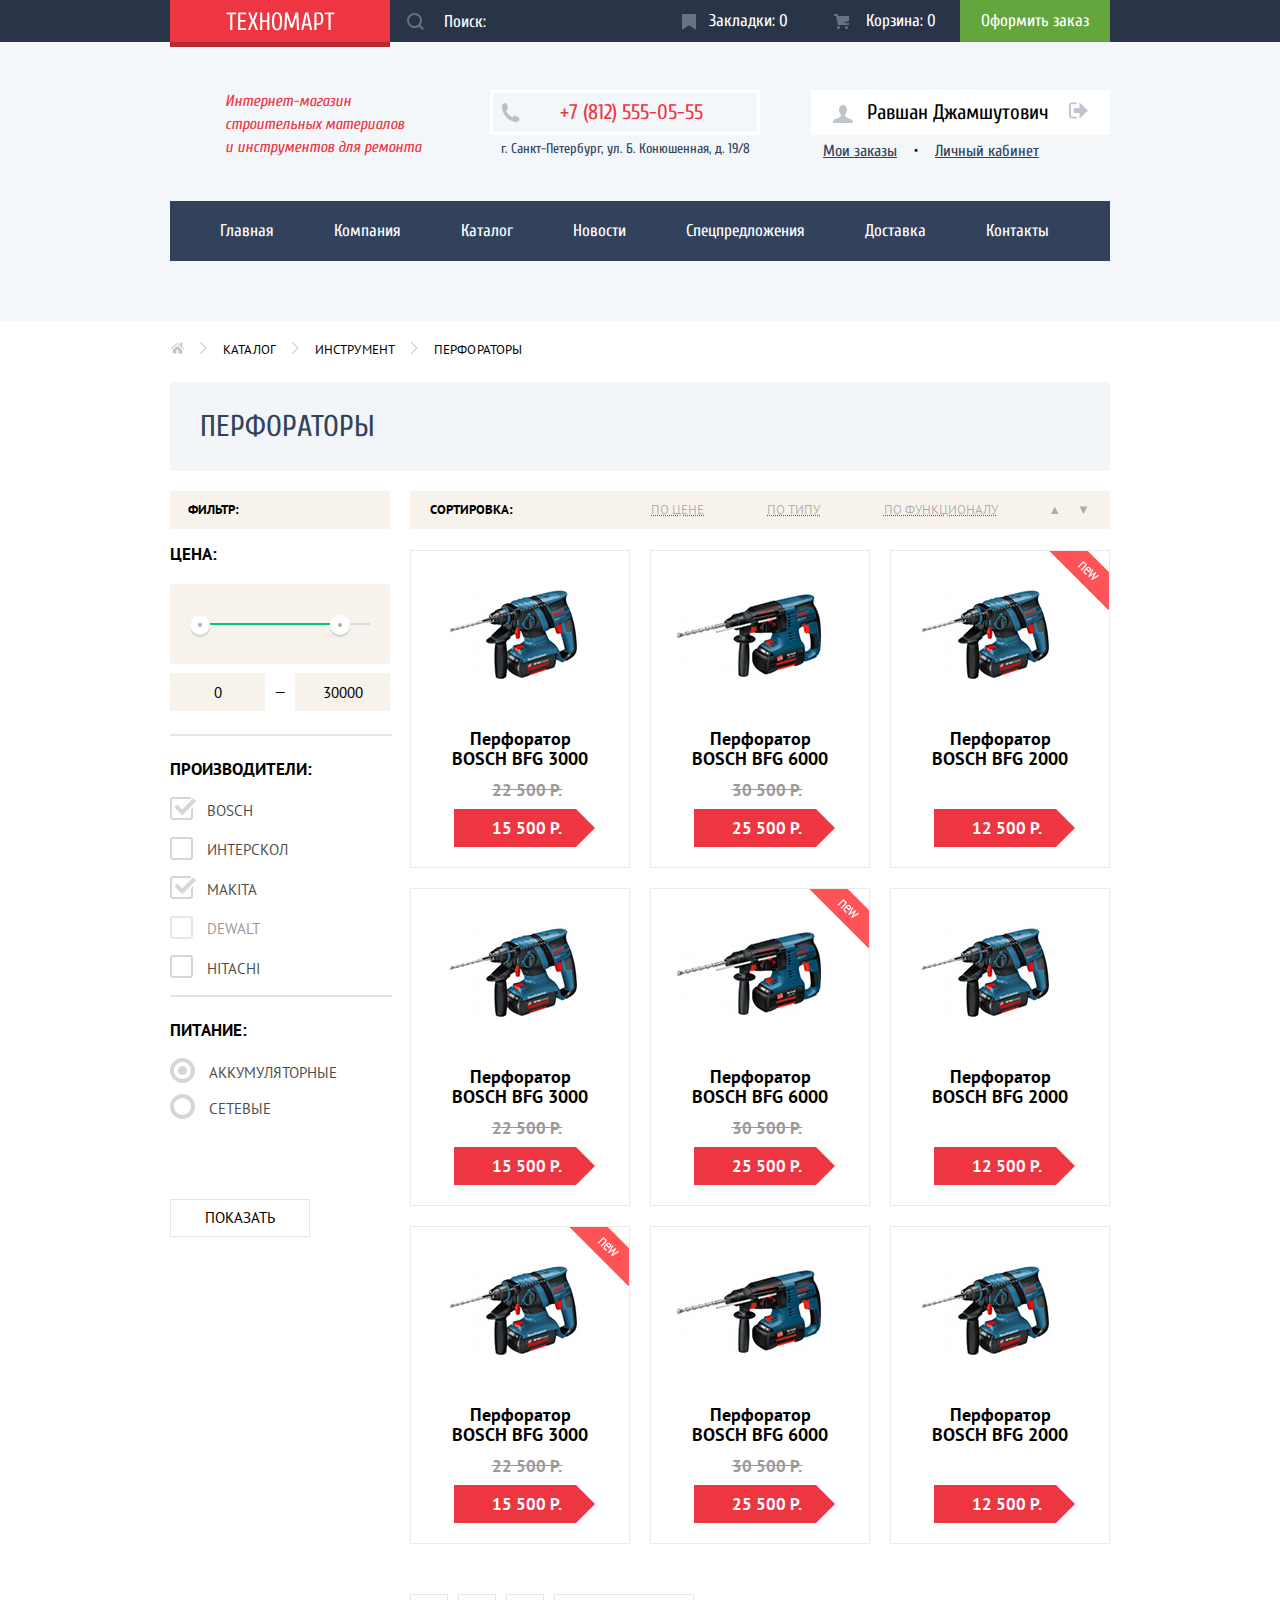
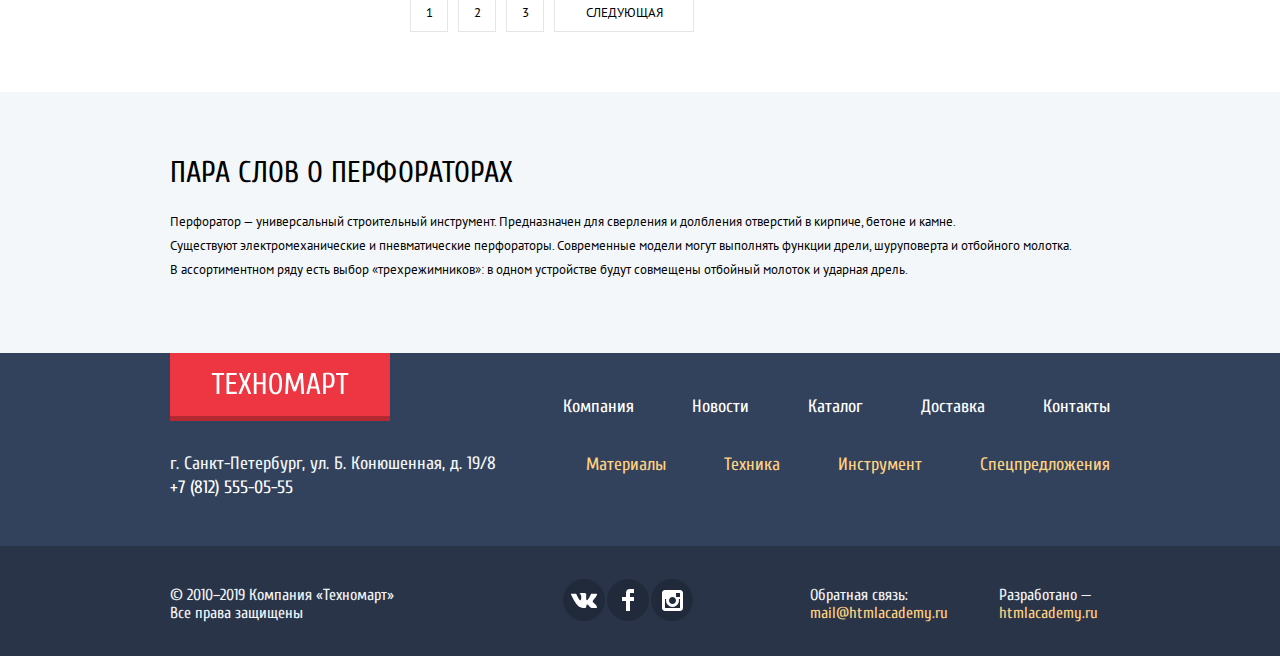
==== commit b0831ed4: "Фокус в логотипе" ====
--- a/catalog.html
+++ b/catalog.html
@@ -37,7 +37,8 @@
         и&nbsp;инструментов для ремонта
       </h1>
       <div>
-        <a href="tel:+78125550555" class="contacts-nav-tel">+7 (812) 555-05-55</a>
+        <a href="tel:+78125550555" class="contacts-nav-tel" aria-label="Телефон +7 (812) 555-05-55">+7 (812)
+          555-05-55</a>
         <p class="contacts-nav-adress">г. Санкт-Петербург, ул. Б. Конюшенная, д. 19/8</p>
       </div>
       <div>
@@ -85,9 +86,9 @@
                 <div class="toggle toggle-max"></div>
               </div>
               <div class="price-controls">
-                <label><input name="min-price" type="number" value="0"></label>
+                <label><input name="min-price" type="number" value="0" aria-label="Минимальная цена"></label>
                 <span>—</span>
-                <label><input name="max-price" type="number" value="30000"></label>
+                <label><input name="max-price" type="number" value="30000" aria-label="Максимальная цена"></label>
               </div>
             </div>
           </fieldset>
@@ -144,8 +145,8 @@
             <li><a href="#">По типу</a></li>
             <li><a href="#">По функционалу</a></li>
             <li>
-              <a href="#">▲</a>
-              <a href="#">▼</a>
+              <a href="#" aria-label="По возрастанию">▲</a>
+              <a href="#" aria-label="По убыванию">▼</a>
             </li>
           </ul>
         </div>
@@ -260,10 +261,10 @@
           </li>
         </ul>
         <div class="paging">
-          <a href="#">1</a>
-          <a href="#">2</a>
-          <a href="#">3</a>
-          <a class="next-button" href="#">Следующая</a>
+          <a href="#" aria-label="Первая страница">1</a>
+          <a href="#" aria-label="Вторая страница">2</a>
+          <a href="#" aria-label="Третья страница">3</a>
+          <a class="next-button" href="#" aria-label="Следующая страница">Следующая</a>
         </div>
       </section>
     </div>
@@ -288,11 +289,11 @@
     <div class="footer-nav inline-list">
       <div class="footer-container">
         <div class="footer-nav-flex">
-          <a href="index.html">
-            <div class="logo logo-footer">
+          <div class="logo logo-footer">
+            <a href="index.html">
               <img src="img/logo-footer.svg" width="138" height="23" alt="Логотип интернет-магазина Техномарт">
-            </div>
-          </a>
+            </a>
+          </div>
           <nav class="footer-nav-first">
             <a href="#">Компания</a>
             <a href="#">Новости</a>
--- a/css/style.css
+++ b/css/style.css
@@ -596,6 +596,7 @@
   justify-content: space-between;
   min-height: 68px;
   padding-top: 42px;
+  margin-left: 393px;
 }
 
 .footer-nav-second {
@@ -1735,7 +1736,7 @@
 
 .map {
   margin-top: 35px;
-  margin-bottom: 40px;
+  margin-bottom: 30px;
 }
 
 .map:hover {
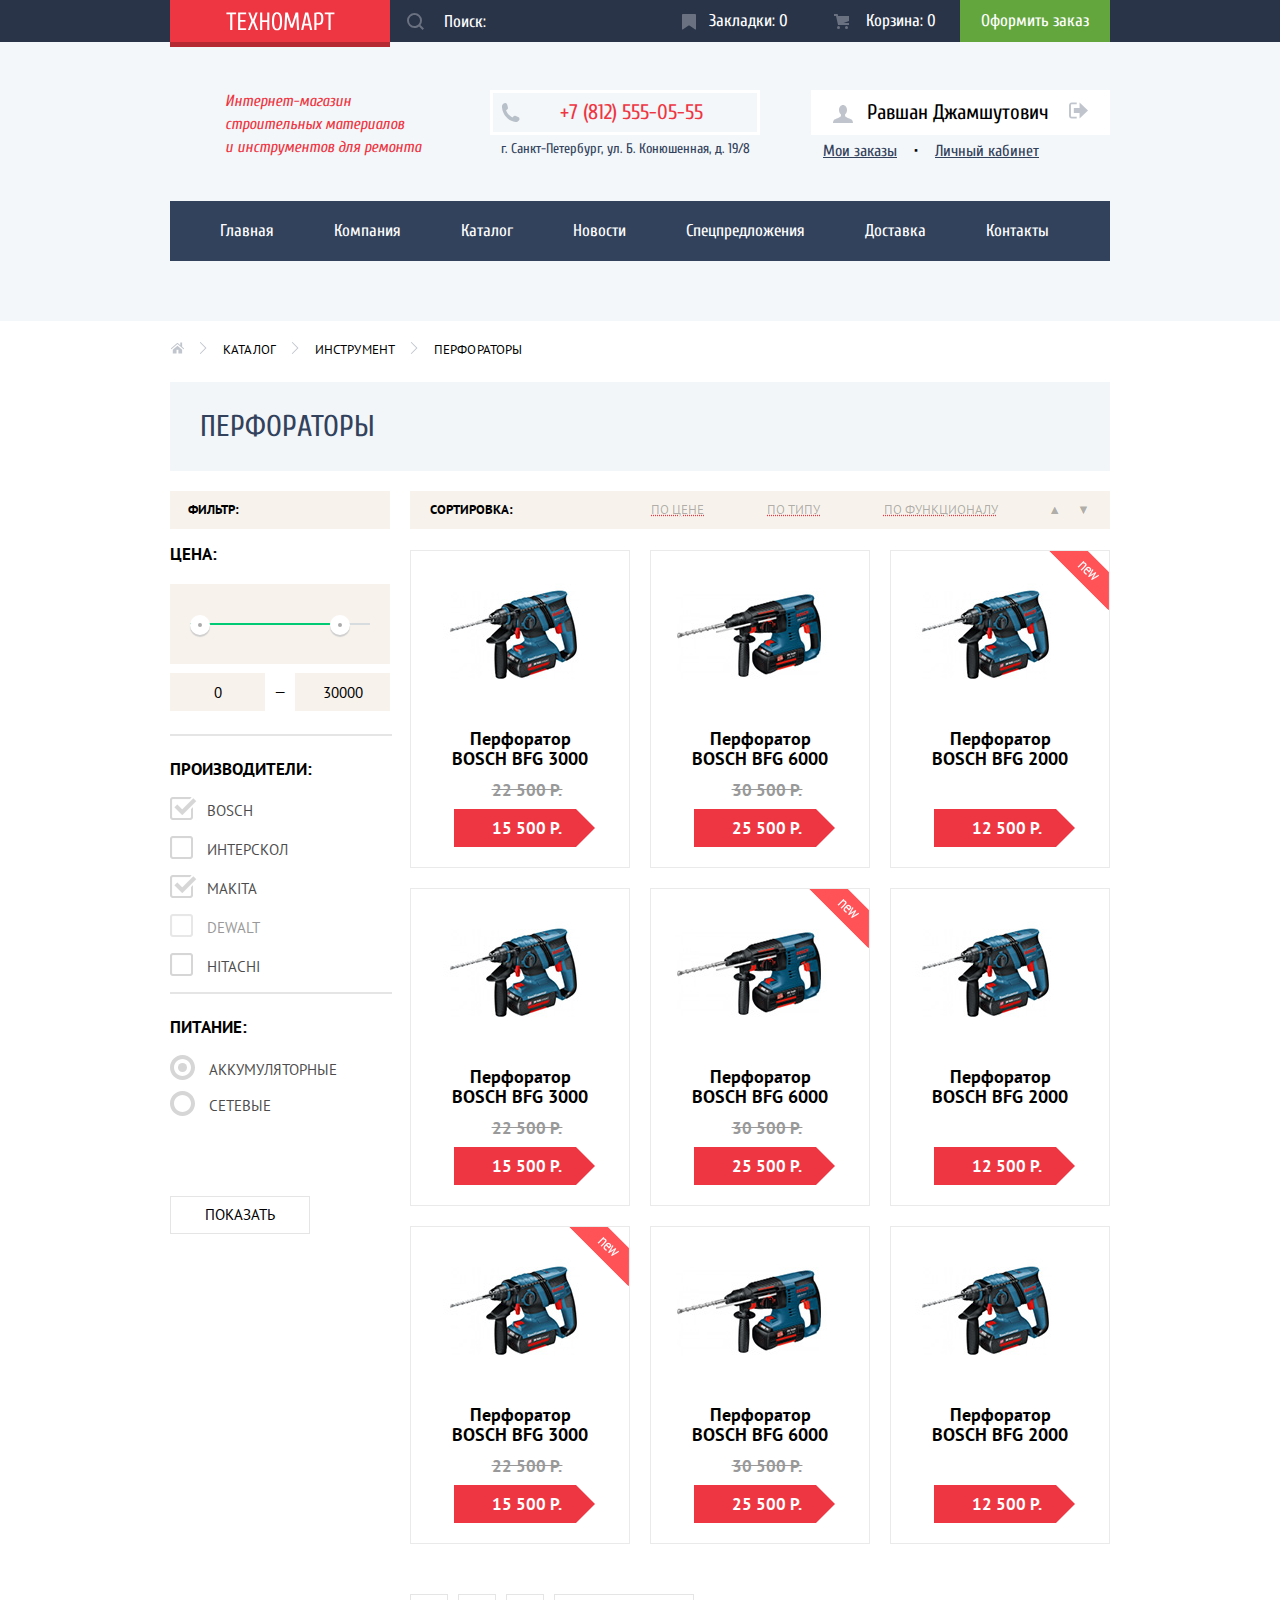
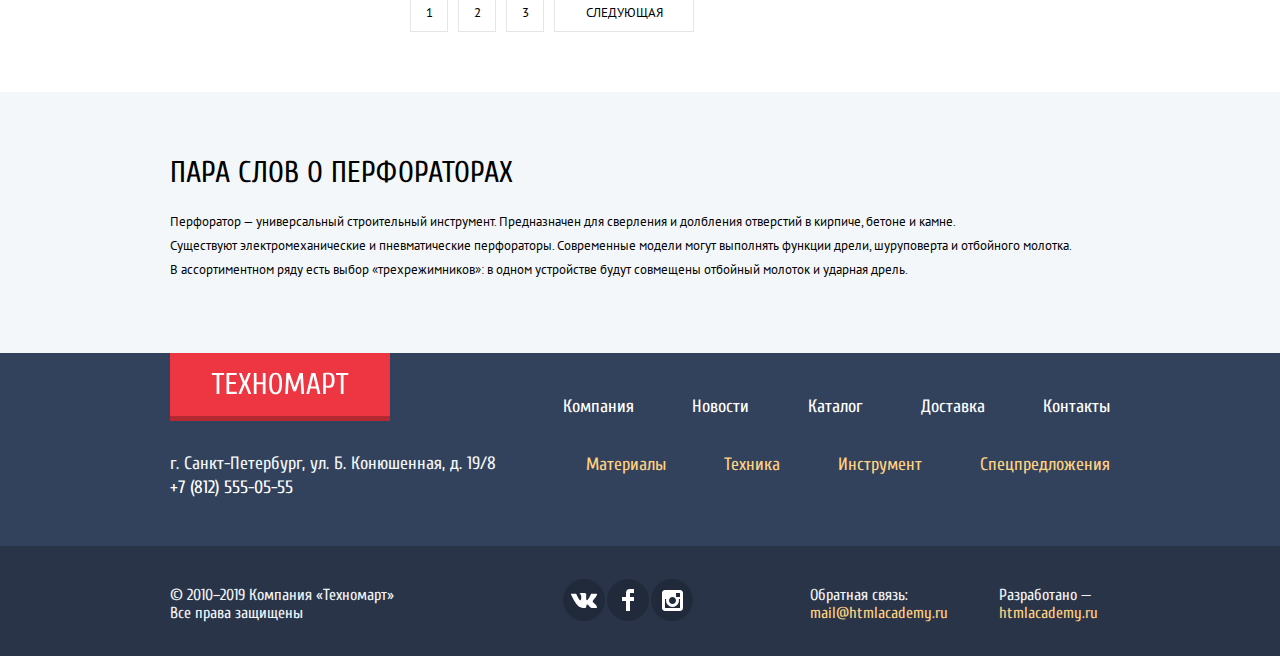
==== commit 77a6938f: "переполнение в чекбоксах" ====
--- a/catalog.html
+++ b/catalog.html
@@ -95,7 +95,7 @@
           <hr class="divider">
           <fieldset class="filter-manufacturer">
             <legend>Производители:</legend>
-            <ul class="aligned-filter checkbox-filter-height">
+            <ul class="aligned-filter">
               <li>
                 <input class="filter-checkbox" type="checkbox" name="Bosch" id="Bosch" checked>
                 <label for="Bosch">Bosch</label>
@@ -368,7 +368,7 @@
       </div>
     </div>
   </div>
-  <script src="js/min-script.js"></script>
+  <script src="js/script.js"></script>
 </body>
 
 </html>
--- a/css/style.css
+++ b/css/style.css
@@ -741,12 +741,16 @@
   font-weight: bold;
 }
 
-.filter-form .filter-manufacturer {
-  margin-bottom: 13px;
-}
-
 .filter-manufacturer legend {
   margin-bottom: 13px;
+}
+
+.filter-checkbox:focus + label {
+  outline: 1px solid blue;
+}
+
+.filter-radio:focus + label {
+  outline: 1px solid blue;
 }
 
 .filter-power legend {
@@ -1108,7 +1112,6 @@
   box-shadow: 0 1px 0px 0 #405069;
   border: 1px solid #293449;
   cursor: pointer;
-  outline: none;
   font-weight: bold;
   font-stretch: normal;
   font-style: normal;
@@ -1179,6 +1182,7 @@
   font-family: "PT Sans", Arial, sans-serif;
   width: 700px;
   min-height: 38px;
+  height: 38px;
   background-color: #f7f3ec;
   margin-bottom: 21px;
 }
@@ -1509,6 +1513,7 @@
   top: 31px;
   width: 20px;
   height: 20px;
+  left: 20px;
   border: 8px solid #ffffff;
   box-shadow: 0 2px 1px 0 #cfcfcf;
   border-radius: 50%;
@@ -1587,11 +1592,12 @@
   opacity: 40%;
 }
 
-.checkbox-filter-height {
-  min-height: 185px;
+.filter-manufacturer li {
+  margin-bottom: 12px;
 }
 
 .radio-filter-height {
+  height: 66px;
   min-height: 66px;
 }
 
@@ -1982,3 +1988,29 @@
     transform: translateY(0);
   }
 }
+
+.modal-error {
+  animation: shake 0.6s;
+}
+
+@keyframes shake {
+  0%,
+  100% {
+    transform: translateX(0);
+  }
+
+  10%,
+  30%,
+  50%,
+  70%,
+  90% {
+    transform: translateX(-10px);
+  }
+
+  20%,
+  40%,
+  60%,
+  80% {
+    transform: translateX(10px);
+  }
+}
